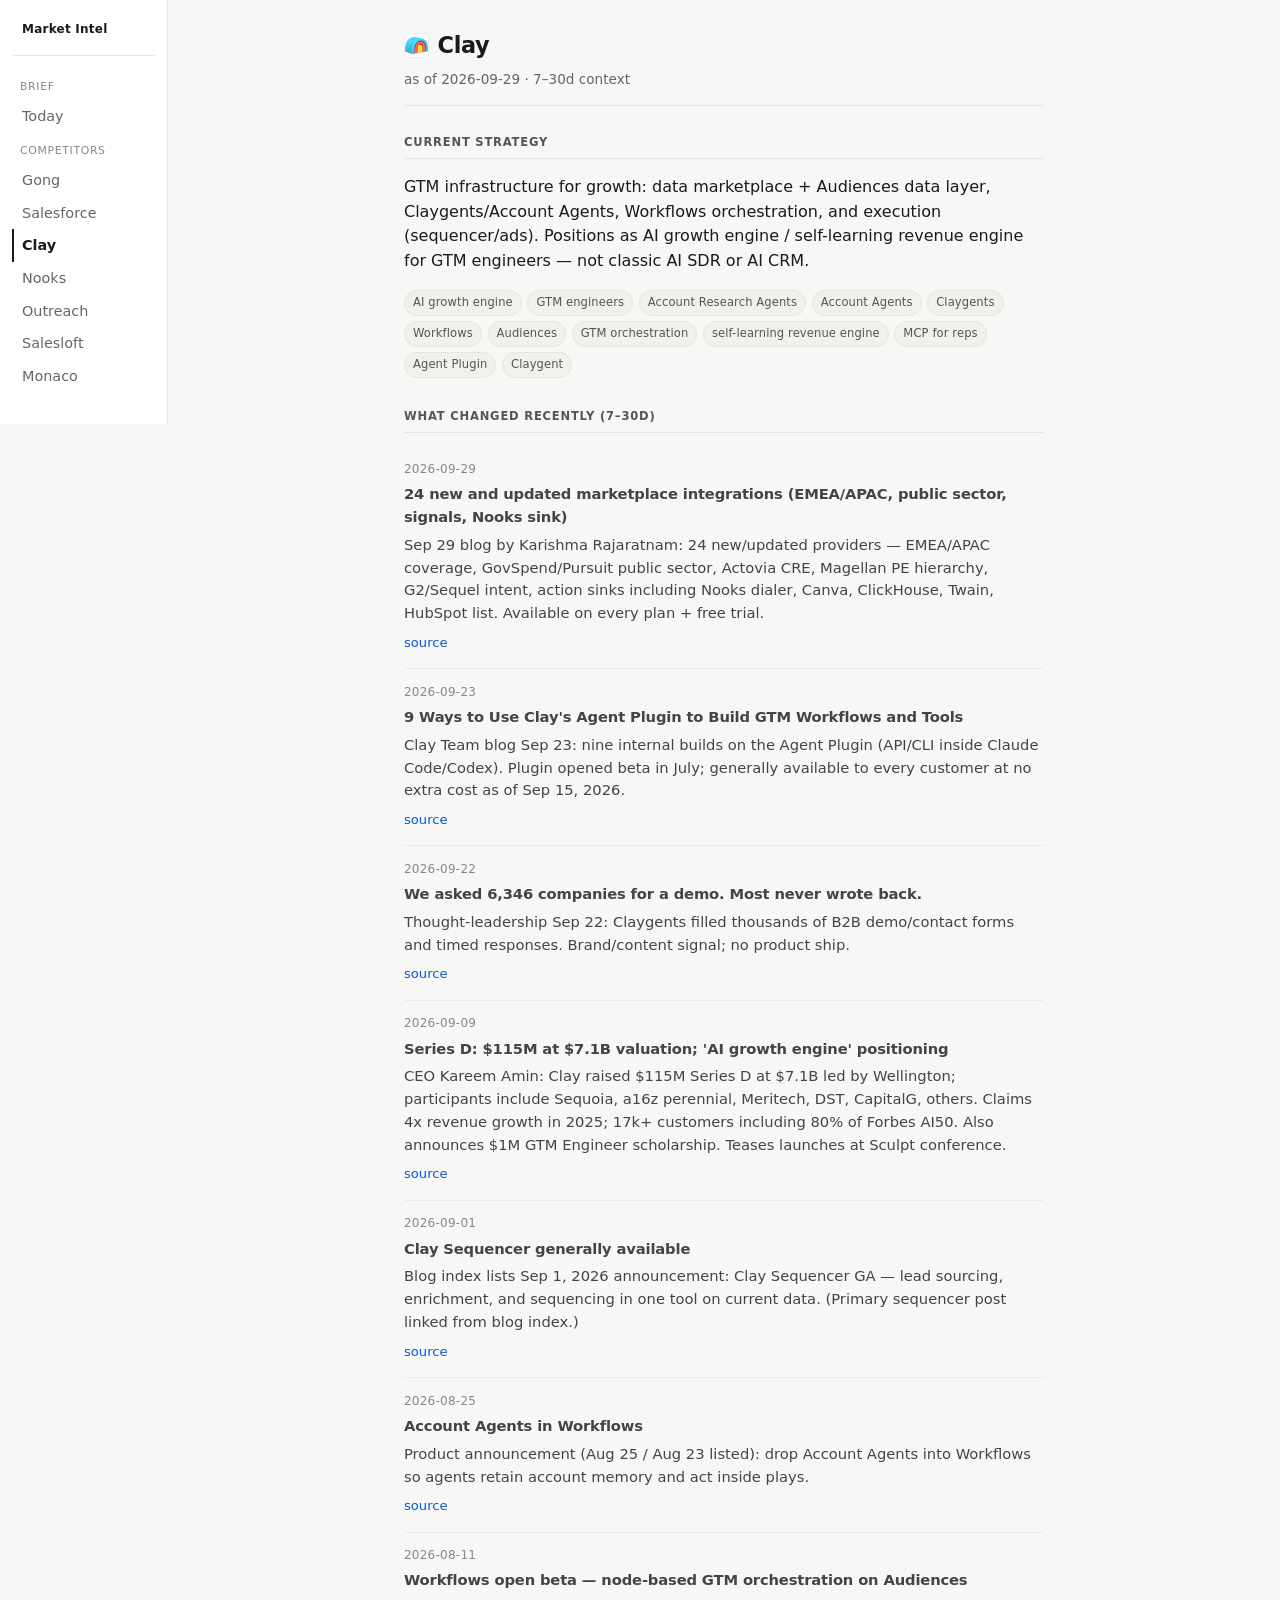
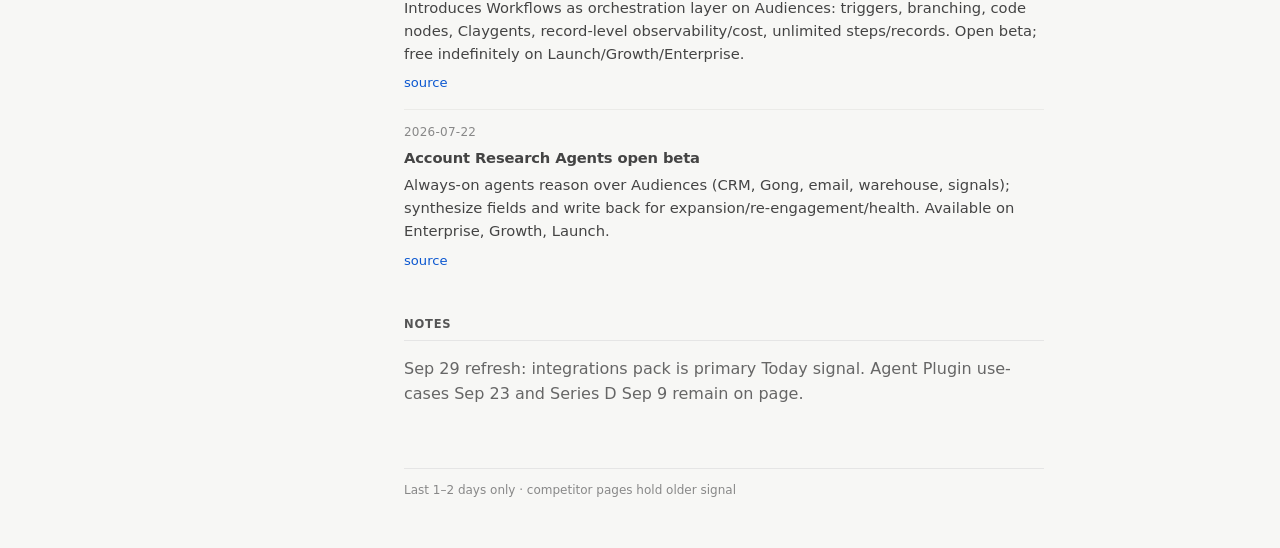
==== competitors/clay.html @ 6f92f4b2 "Deploy Market Intel static dashboard for GitHub Pages. Add the daily competitive brief at the reposi" ====
<!DOCTYPE html>
<html lang="en">
<head>
  <meta charset="utf-8" />
  <meta name="viewport" content="width=device-width, initial-scale=1" />
  <title>Clay — Market Intel</title>
  <link rel="stylesheet" href="../styles.css?v=20260929b" />
</head>
<body>
  <div class="layout">
    <nav>
      <a class="product" href="../index.html">Market Intel</a>
      <div class="section-label">Brief</div>
      <a href="../index.html">Today</a>
      <div class="section-label">Competitors</div>
      <a href="gong.html">Gong</a>
      <a href="salesforce.html">Salesforce</a>
      <a href="clay.html" class="active">Clay</a>
      <a href="nooks.html">Nooks</a>
      <a href="outreach.html">Outreach</a>
      <a href="salesloft.html">Salesloft</a>
      <a href="monaco.html">Monaco</a>
    </nav>

    <div class="main">
      <header class="page-header">
        <h1><img class="company-logo" src="../assets/logos/clay.png" alt="" width="24" height="24" />Clay</h1>
        <p class="meta">as of 2026-09-29 · 7–30d context</p>
      </header>

      <div class="content">
        <section>
          <h2>Current Strategy</h2>
          <p>GTM infrastructure for growth: data marketplace + Audiences data layer, Claygents/Account Agents, Workflows orchestration, and execution (sequencer/ads). Positions as AI growth engine / self-learning revenue engine for GTM engineers — not classic AI SDR or AI CRM.</p>
          <ul class="strategy-chips"><li>AI growth engine</li><li>GTM engineers</li><li>Account Research Agents</li><li>Account Agents</li><li>Claygents</li><li>Workflows</li><li>Audiences</li><li>GTM orchestration</li><li>self-learning revenue engine</li><li>MCP for reps</li><li>Agent Plugin</li><li>Claygent</li></ul>
        </section>

        <section>
          <h2>What changed recently (7–30d)</h2>
          <div class="feed-item">
            <div class="feed-date">2026-09-29</div>
            <p class="feed-title">24 new and updated marketplace integrations (EMEA/APAC, public sector, signals, Nooks sink)</p>
            <p>Sep 29 blog by Karishma Rajaratnam: 24 new/updated providers — EMEA/APAC coverage, GovSpend/Pursuit public sector, Actovia CRE, Magellan PE hierarchy, G2/Sequel intent, action sinks including Nooks dialer, Canva, ClickHouse, Twain, HubSpot list. Available on every plan + free trial.</p>
            <a class="cite" href="https://www.clay.com/blog/clay-integrations-september-2026" target="_blank" rel="noopener">source</a>
          </div>
          <div class="feed-item">
            <div class="feed-date">2026-09-23</div>
            <p class="feed-title">9 Ways to Use Clay's Agent Plugin to Build GTM Workflows and Tools</p>
            <p>Clay Team blog Sep 23: nine internal builds on the Agent Plugin (API/CLI inside Claude Code/Codex). Plugin opened beta in July; generally available to every customer at no extra cost as of Sep 15, 2026.</p>
            <a class="cite" href="https://www.clay.com/blog/clay-agent-plugin-use-cases" target="_blank" rel="noopener">source</a>
          </div>
          <div class="feed-item">
            <div class="feed-date">2026-09-22</div>
            <p class="feed-title">We asked 6,346 companies for a demo. Most never wrote back.</p>
            <p>Thought-leadership Sep 22: Claygents filled thousands of B2B demo/contact forms and timed responses. Brand/content signal; no product ship.</p>
            <a class="cite" href="https://www.clay.com/blog/claygent-experiment-speed-to-lead" target="_blank" rel="noopener">source</a>
          </div>
          <div class="feed-item">
            <div class="feed-date">2026-09-09</div>
            <p class="feed-title">Series D: $115M at $7.1B valuation; 'AI growth engine' positioning</p>
            <p>CEO Kareem Amin: Clay raised $115M Series D at $7.1B led by Wellington; participants include Sequoia, a16z perennial, Meritech, DST, CapitalG, others. Claims 4x revenue growth in 2025; 17k+ customers including 80% of Forbes AI50. Also announces $1M GTM Engineer scholarship. Teases launches at Sculpt conference.</p>
            <a class="cite" href="https://www.clay.com/blog/series-d" target="_blank" rel="noopener">source</a>
          </div>
          <div class="feed-item">
            <div class="feed-date">2026-09-01</div>
            <p class="feed-title">Clay Sequencer generally available</p>
            <p>Blog index lists Sep 1, 2026 announcement: Clay Sequencer GA — lead sourcing, enrichment, and sequencing in one tool on current data. (Primary sequencer post linked from blog index.)</p>
            <a class="cite" href="https://www.clay.com/blog/series-d" target="_blank" rel="noopener">source</a>
          </div>
          <div class="feed-item">
            <div class="feed-date">2026-08-25</div>
            <p class="feed-title">Account Agents in Workflows</p>
            <p>Product announcement (Aug 25 / Aug 23 listed): drop Account Agents into Workflows so agents retain account memory and act inside plays.</p>
            <a class="cite" href="https://www.clay.com/blog/account-agents-workflows" target="_blank" rel="noopener">source</a>
          </div>
          <div class="feed-item">
            <div class="feed-date">2026-08-11</div>
            <p class="feed-title">Workflows open beta — node-based GTM orchestration on Audiences</p>
            <p>Introduces Workflows as orchestration layer on Audiences: triggers, branching, code nodes, Claygents, record-level observability/cost, unlimited steps/records. Open beta; free indefinitely on Launch/Growth/Enterprise.</p>
            <a class="cite" href="https://www.clay.com/blog/introducing-workflows" target="_blank" rel="noopener">source</a>
          </div>
          <div class="feed-item">
            <div class="feed-date">2026-07-22</div>
            <p class="feed-title">Account Research Agents open beta</p>
            <p>Always-on agents reason over Audiences (CRM, Gong, email, warehouse, signals); synthesize fields and write back for expansion/re-engagement/health. Available on Enterprise, Growth, Launch.</p>
            <a class="cite" href="https://www.clay.com/blog/account-research-agents" target="_blank" rel="noopener">source</a>
          </div>
        </section>

        <section>
          <h2>Notes</h2>
          <p class="muted">Sep 29 refresh: integrations pack is primary Today signal. Agent Plugin use-cases Sep 23 and Series D Sep 9 remain on page.</p>
        </section>
      </div>

      <footer class="page-footer">Last 1–2 days only · competitor pages hold older signal</footer>
    </div>
  </div>
</body>
</html>
---- styles.css ----
/* Market Intel dashboard — UI v2
   Light paper aesthetic, editorial, concise. Shared by Today + competitors. */

*,
*::before,
*::after {
  box-sizing: border-box;
}

html {
  font-size: 16px;
}

body {
  margin: 0;
  font-family: system-ui, -apple-system, "Segoe UI", Roboto, Helvetica, Arial, sans-serif;
  background: #f7f7f5;
  color: #1a1a1a;
  line-height: 1.55;
  -webkit-font-smoothing: antialiased;
}

/* Links: cool offset underline on hover */
a {
  color: #0b57d0;
  text-decoration: none;
  background-image: linear-gradient(currentColor, currentColor);
  background-position: 0 100%;
  background-repeat: no-repeat;
  background-size: 0 1px;
  transition: background-size 0.22s ease, color 0.15s ease;
}

a:hover {
  background-size: 100% 1px;
}

a:focus-visible {
  outline: 2px solid #0b57d0;
  outline-offset: 2px;
}

.layout {
  display: grid;
  grid-template-columns: 168px 1fr;
  min-height: 100vh;
}

/* —— Nav —— */
nav {
  border-right: 1px solid #e5e5e5;
  background: #fff;
  padding: 1.25rem 0.75rem 2rem;
  position: sticky;
  top: 0;
  align-self: start;
  max-height: 100vh;
  overflow-y: auto;
}

nav .product {
  display: block;
  font-size: 0.75rem;
  font-weight: 600;
  color: #1a1a1a;
  letter-spacing: 0.02em;
  padding: 0 0.5rem 1rem;
  border-bottom: 1px solid #e5e5e5;
  margin-bottom: 0.75rem;
  text-decoration: none;
  background-image: none;
}

nav .product:hover {
  background-size: 0;
  color: #1a1a1a;
}

nav .section-label {
  font-size: 0.68rem;
  color: #888;
  text-transform: uppercase;
  letter-spacing: 0.06em;
  padding: 0.7rem 0.5rem 0.25rem;
}

nav a {
  display: block;
  color: #666;
  padding: 0.32rem 0.5rem;
  font-size: 0.9rem;
  border-left: 2px solid transparent;
  background-image: none;
}

nav a:hover {
  color: #1a1a1a;
  background-size: 0;
}

nav a.active {
  color: #1a1a1a;
  font-weight: 600;
  border-left-color: #1a1a1a;
}

/* —— Main column (centered text) —— */
.main {
  padding: 1.75rem 1.5rem 3rem;
  display: flex;
  flex-direction: column;
  align-items: center;
  min-width: 0;
}

.page-header,
.content,
.page-footer {
  width: 100%;
  max-width: 40rem;
}

.page-header {
  margin-bottom: 1.75rem;
  padding-bottom: 0.9rem;
  border-bottom: 1px solid #e5e5e5;
}

.page-header h1 {
  margin: 0;
  font-size: 1.4rem;
  font-weight: 600;
  letter-spacing: -0.015em;
  display: flex;
  align-items: center;
  gap: 0.55rem;
}

.page-header .meta {
  margin: 0.4rem 0 0;
  font-size: 0.85rem;
  color: #666;
}

.company-logo {
  width: 1.55rem;
  height: 1.55rem;
  object-fit: contain;
  border-radius: 4px;
  flex-shrink: 0;
  background: #fff;
  border: 1px solid #ececec;
}

.company-logo.sm {
  width: 1.25rem;
  height: 1.25rem;
  border-radius: 3px;
}

section {
  margin-bottom: 1.85rem;
}

section h2 {
  margin: 0 0 0.85rem;
  padding-bottom: 0.4rem;
  font-size: 0.72rem;
  font-weight: 600;
  text-transform: uppercase;
  letter-spacing: 0.07em;
  color: #555;
  border-bottom: 1px solid #e5e5e5;
}

.muted,
.empty {
  color: #666;
}

.empty {
  font-style: italic;
  font-size: 0.9rem;
}

.cite {
  font-size: 0.82rem;
}

.error-banner {
  padding: 0.85rem 1rem;
  border: 1px solid #e5c5c5;
  background: #fff8f8;
  border-radius: 6px;
  color: #7a2020;
  font-size: 0.92rem;
}

/* —— What changed cards —— */
.change-list {
  display: flex;
  flex-direction: column;
  gap: 0.65rem;
}

.change-card {
  display: grid;
  grid-template-columns: auto 1fr;
  gap: 0.7rem 0.85rem;
  padding: 0.85rem 0.95rem;
  background: #fff;
  border: 1px solid #e8e8e6;
  border-radius: 8px;
  animation: fadeUp 0.45s ease both;
}

.change-card .thumb {
  width: 2rem;
  height: 2rem;
  object-fit: contain;
  border-radius: 5px;
  border: 1px solid #ececec;
  background: #fafafa;
  align-self: start;
  margin-top: 0.1rem;
}

.change-card .body {
  min-width: 0;
}

.change-card .title {
  margin: 0 0 0.3rem;
  font-size: 0.98rem;
  font-weight: 600;
  letter-spacing: -0.01em;
  line-height: 1.35;
}

.change-card .title .badge-new {
  display: inline-block;
  font-size: 0.65rem;
  font-weight: 650;
  letter-spacing: 0.04em;
  text-transform: uppercase;
  color: #5b3fa0;
  background: #f3eefc;
  border: 1px solid #e4dcf5;
  padding: 0.08rem 0.4rem;
  border-radius: 999px;
  margin-right: 0.35rem;
  vertical-align: 0.1em;
}

.change-card .text {
  margin: 0;
  font-size: 0.92rem;
  color: #333;
}

.change-card .cites {
  margin-top: 0.4rem;
  font-size: 0.82rem;
}

.change-card .cites a + a::before {
  content: " · ";
  color: #aaa;
  background-image: none;
}

/* —— Market direction —— */
.direction-list {
  display: flex;
  flex-direction: column;
  gap: 0.5rem;
}

.direction-row {
  display: grid;
  grid-template-columns: 1.6rem 1fr;
  gap: 0.55rem;
  align-items: start;
  padding: 0.55rem 0.65rem;
  background: #fff;
  border: 1px solid #e8e8e6;
  border-radius: 7px;
  animation: fadeUp 0.5s ease both;
}

.direction-row .marker {
  font-size: 0.95rem;
  font-weight: 600;
  line-height: 1.4;
  text-align: center;
  animation: softPulse 2.8s ease-in-out infinite;
}

.direction-row.up .marker { color: #1a7f3c; }
.direction-row.flat .marker { color: #a07a1a; }
.direction-row.down .marker { color: #b83333; }
.direction-row.emerging .marker { color: #6b3fc0; }

.direction-row .label {
  font-size: 0.78rem;
  font-weight: 600;
  color: #555;
  margin: 0 0 0.15rem;
}

.direction-row.up .label { color: #1a7f3c; }
.direction-row.flat .label { color: #8a6a14; }
.direction-row.down .label { color: #b83333; }
.direction-row.emerging .label { color: #6b3fc0; }

.direction-row .text {
  margin: 0;
  font-size: 0.92rem;
}

/* —— Language pulse: glossary rows —— */
.glossary {
  display: flex;
  flex-direction: column;
  border: 1px solid #e8e8e6;
  border-radius: 8px;
  overflow: hidden;
  background: #fff;
}

.glossary-row {
  display: grid;
  grid-template-columns: minmax(9rem, 38%) 1fr;
  gap: 0.75rem;
  padding: 0.7rem 0.9rem;
  border-bottom: 1px solid #eee;
  animation: fadeUp 0.45s ease both;
}

.glossary-row:last-child {
  border-bottom: none;
}

.glossary-row .term {
  font-size: 0.88rem;
  font-weight: 600;
  letter-spacing: -0.01em;
  color: #1a1a1a;
}

.glossary-row .gloss {
  font-size: 0.88rem;
  color: #555;
  margin: 0;
}

/* —— Competitive moves: company rows —— */
.moves-list {
  display: flex;
  flex-direction: column;
  gap: 0.45rem;
}

.move-row {
  display: grid;
  grid-template-columns: 1.4rem 1fr;
  gap: 0.7rem;
  align-items: start;
  padding: 0.7rem 0.85rem;
  background: #fff;
  border: 1px solid #e8e8e6;
  border-radius: 7px;
  animation: fadeUp 0.45s ease both;
}

.move-row .logo {
  width: 1.35rem;
  height: 1.35rem;
  object-fit: contain;
  border-radius: 3px;
  border: 1px solid #ececec;
  background: #fafafa;
  margin-top: 0.15rem;
}

.move-row .company {
  font-size: 0.82rem;
  font-weight: 600;
  margin: 0 0 0.15rem;
}

.move-row .company a {
  color: #1a1a1a;
  background-image: linear-gradient(#1a1a1a, #1a1a1a);
}

.move-row .text {
  margin: 0;
  font-size: 0.92rem;
  color: #333;
}

.move-row .cites {
  margin-top: 0.3rem;
  font-size: 0.82rem;
}

.move-row .cites a + a::before {
  content: " · ";
  color: #aaa;
}

/* —— Watch —— */
.watch-card {
  display: grid;
  grid-template-columns: 1fr;
  gap: 0.85rem;
  padding: 0.95rem;
  background: #fff;
  border: 1px solid #e8e8e6;
  border-radius: 8px;
  animation: fadeUp 0.5s ease both;
}

.watch-card.has-media {
  grid-template-columns: minmax(0, 1fr) minmax(8rem, 11rem);
  align-items: start;
}

.watch-card .title {
  margin: 0 0 0.35rem;
  font-size: 1rem;
  font-weight: 600;
  letter-spacing: -0.01em;
  display: flex;
  align-items: center;
  gap: 0.45rem;
}

.watch-card .text {
  margin: 0;
  font-size: 0.92rem;
  color: #333;
}

.watch-card .media {
  width: 100%;
  border-radius: 6px;
  border: 1px solid #ececec;
  object-fit: cover;
  aspect-ratio: 1200 / 628;
  background: #f0f0ee;
}

.watch-card .cites {
  margin-top: 0.45rem;
  font-size: 0.82rem;
}

.watch-card .cites a + a::before {
  content: " · ";
  color: #aaa;
}

/* —— Interpretation —— */
.interp-block p {
  margin: 0.4rem 0;
  font-size: 0.92rem;
}

/* —— Competitor: strategy chips —— */
.strategy-chips {
  display: flex;
  flex-wrap: wrap;
  gap: 0.35rem;
  margin: 0.65rem 0 0;
  padding: 0;
  list-style: none;
}

.strategy-chips li {
  font-size: 0.72rem;
  color: #555;
  background: #f0f0ec;
  border: 1px solid #e4e4e0;
  padding: 0.18rem 0.5rem;
  border-radius: 999px;
  letter-spacing: 0.01em;
}

/* —— Competitor feed —— */
.feed-item {
  padding: 0.85rem 0;
  border-bottom: 1px solid #ebebe8;
}

.feed-item:last-child {
  border-bottom: none;
}

.feed-date {
  font-size: 0.75rem;
  color: #888;
  font-variant-numeric: tabular-nums;
  letter-spacing: 0.02em;
}

.feed-item h3,
.feed-title {
  margin: 0.2rem 0;
  font-size: 1rem;
  font-weight: 600;
  letter-spacing: -0.01em;
}

.feed-item p {
  margin: 0.3rem 0;
  color: #444;
  font-size: 0.92rem;
}

.page-footer {
  margin-top: 2rem;
  padding-top: 0.75rem;
  border-top: 1px solid #e5e5e5;
  font-size: 0.75rem;
  color: #888;
}

@keyframes fadeUp {
  from {
    opacity: 0;
    transform: translateY(4px);
  }
  to {
    opacity: 1;
    transform: translateY(0);
  }
}

@keyframes softPulse {
  0%, 100% { opacity: 1; }
  50% { opacity: 0.55; }
}

.direction-row:nth-child(1),
.change-card:nth-child(1),
.move-row:nth-child(1),
.glossary-row:nth-child(1) { animation-delay: 0.02s; }
.direction-row:nth-child(2),
.change-card:nth-child(2),
.move-row:nth-child(2),
.glossary-row:nth-child(2) { animation-delay: 0.06s; }
.direction-row:nth-child(3),
.change-card:nth-child(3),
.move-row:nth-child(3),
.glossary-row:nth-child(3) { animation-delay: 0.1s; }
.direction-row:nth-child(4),
.change-card:nth-child(4),
.move-row:nth-child(4),
.glossary-row:nth-child(4) { animation-delay: 0.14s; }

@media (max-width: 720px) {
  .watch-card.has-media {
    grid-template-columns: 1fr;
  }
  .watch-card .media {
    max-width: 16rem;
  }
  .glossary-row {
    grid-template-columns: 1fr;
    gap: 0.25rem;
  }
}

@media (max-width: 640px) {
  .layout {
    grid-template-columns: 1fr;
  }

  nav {
    border-right: none;
    border-bottom: 1px solid #e5e5e5;
    padding: 0.85rem 1rem 1rem;
    position: static;
    max-height: none;
  }

  nav .product {
    border-bottom: none;
    margin-bottom: 0.35rem;
    padding-bottom: 0.35rem;
  }

  nav a {
    display: inline-block;
    border-left: none;
    border-bottom: 2px solid transparent;
    padding: 0.25rem 0.45rem;
    margin: 0.1rem 0.15rem 0.1rem 0;
  }

  nav a.active {
    border-left: none;
    border-bottom-color: #1a1a1a;
  }

  nav .section-label {
    display: inline;
    padding: 0 0.35rem 0 0;
  }

  .main {
    padding: 1.15rem 1rem 2.5rem;
    align-items: stretch;
  }
}
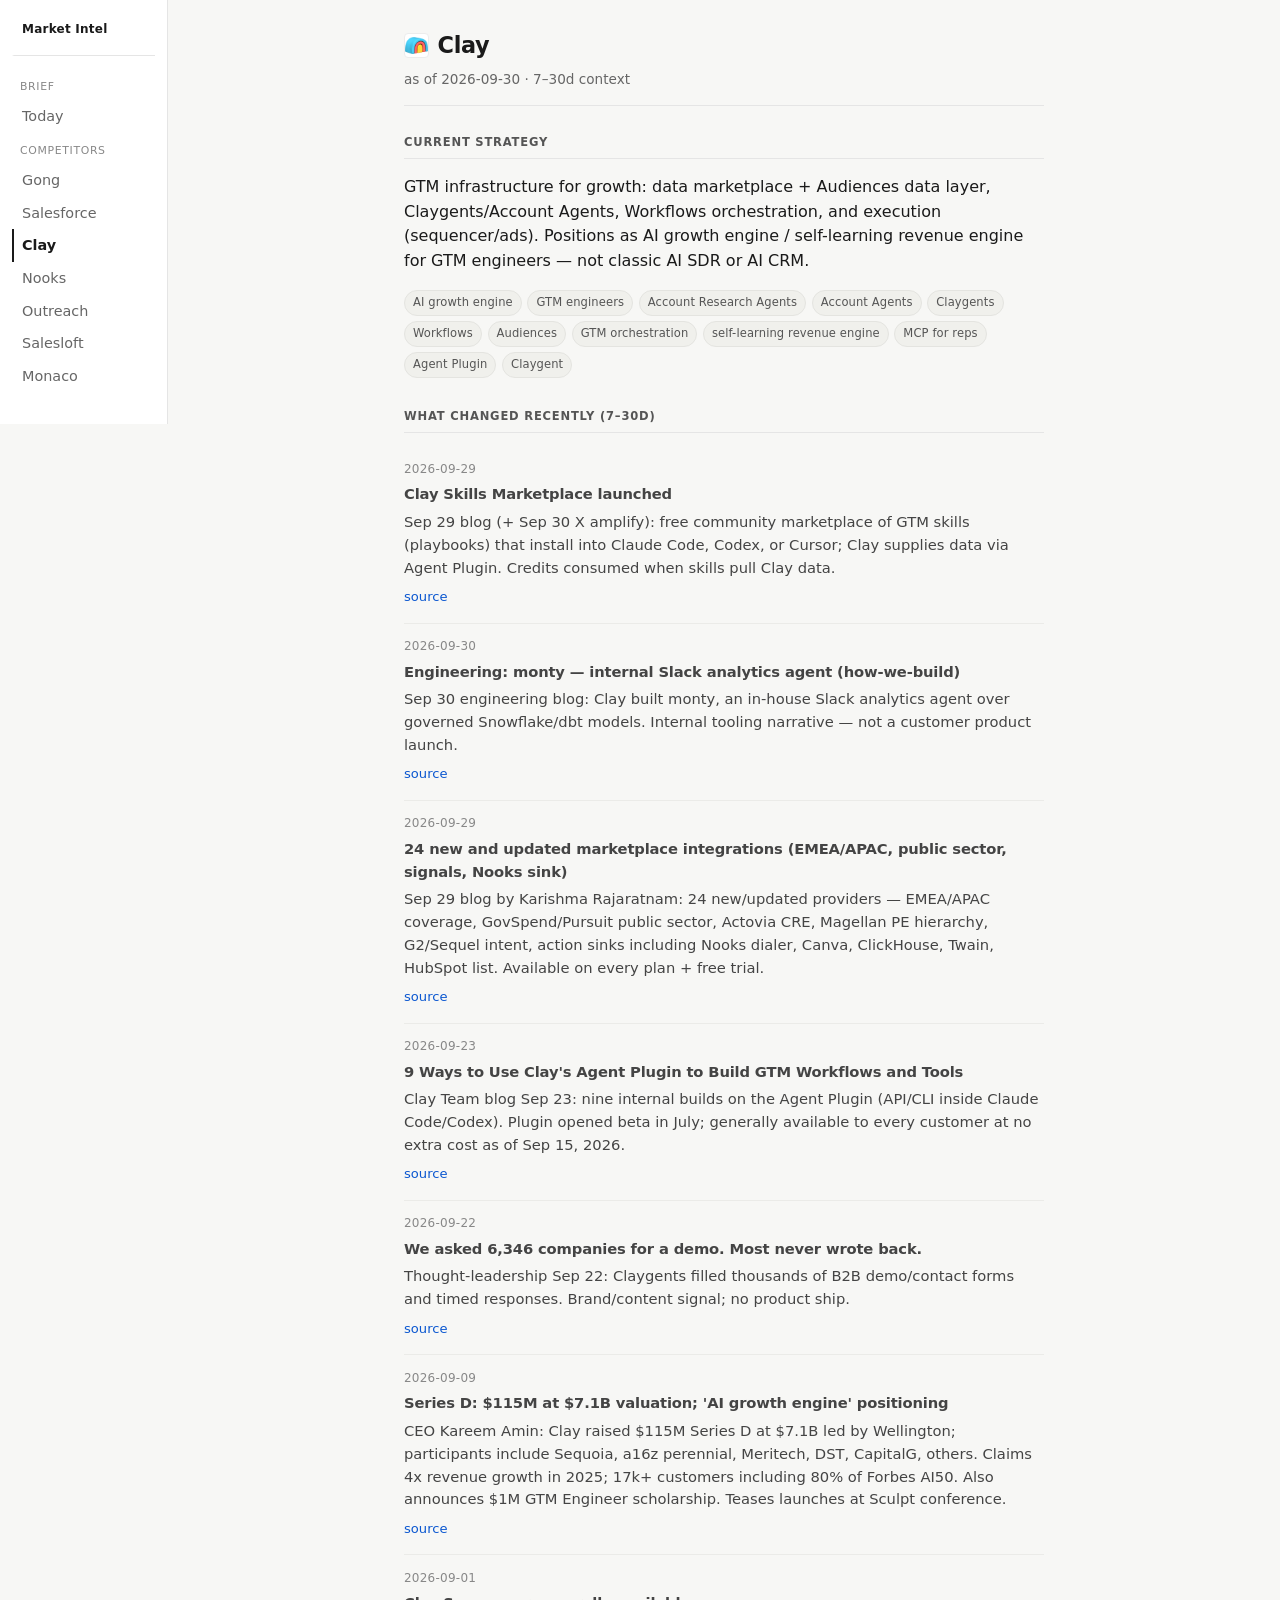
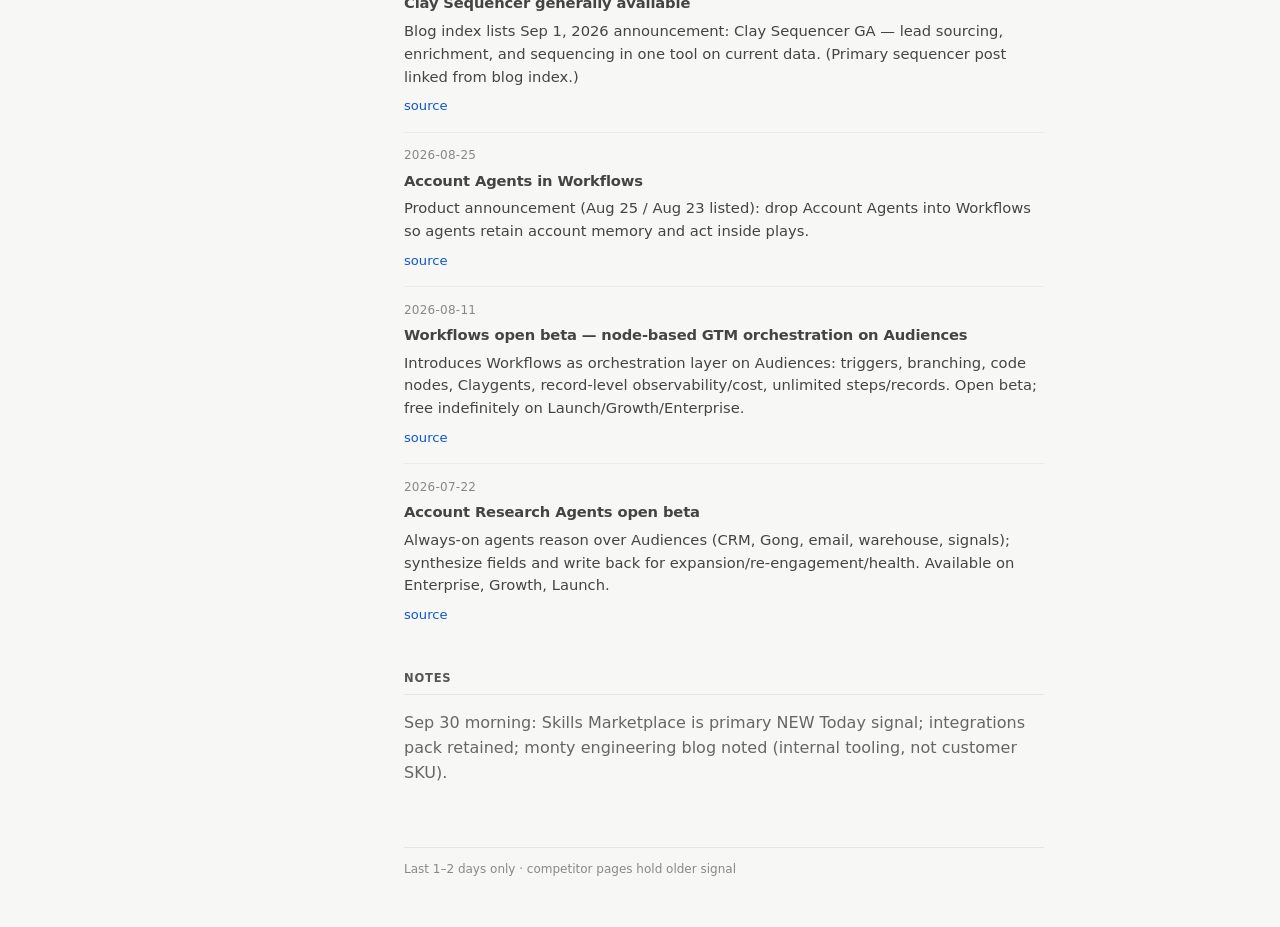
==== commit 74b3d7ce: "Market Intel Today 2026-09-30 morning Co-authored-by: vivekyarla <vivekyarla@users.noreply.github.co" ====
--- a/competitors/clay.html
+++ b/competitors/clay.html
@@ -25,7 +25,7 @@
     <div class="main">
       <header class="page-header">
         <h1><img class="company-logo" src="../assets/logos/clay.png" alt="" width="24" height="24" />Clay</h1>
-        <p class="meta">as of 2026-09-29 · 7–30d context</p>
+        <p class="meta">as of 2026-09-30 · 7–30d context</p>
       </header>
 
       <div class="content">
@@ -37,6 +37,18 @@
 
         <section>
           <h2>What changed recently (7–30d)</h2>
+          <div class="feed-item">
+            <div class="feed-date">2026-09-29</div>
+            <p class="feed-title">Clay Skills Marketplace launched</p>
+            <p>Sep 29 blog (+ Sep 30 X amplify): free community marketplace of GTM skills (playbooks) that install into Claude Code, Codex, or Cursor; Clay supplies data via Agent Plugin. Credits consumed when skills pull Clay data.</p>
+            <a class="cite" href="https://www.clay.com/blog/introducing-clay-skills-marketplace" target="_blank" rel="noopener">source</a>
+          </div>
+          <div class="feed-item">
+            <div class="feed-date">2026-09-30</div>
+            <p class="feed-title">Engineering: monty — internal Slack analytics agent (how-we-build)</p>
+            <p>Sep 30 engineering blog: Clay built monty, an in-house Slack analytics agent over governed Snowflake/dbt models. Internal tooling narrative — not a customer product launch.</p>
+            <a class="cite" href="https://www.clay.com/blog/building-everyones-personal-data-scientist" target="_blank" rel="noopener">source</a>
+          </div>
           <div class="feed-item">
             <div class="feed-date">2026-09-29</div>
             <p class="feed-title">24 new and updated marketplace integrations (EMEA/APAC, public sector, signals, Nooks sink)</p>
@@ -89,7 +101,7 @@
 
         <section>
           <h2>Notes</h2>
-          <p class="muted">Sep 29 refresh: integrations pack is primary Today signal. Agent Plugin use-cases Sep 23 and Series D Sep 9 remain on page.</p>
+          <p class="muted">Sep 30 morning: Skills Marketplace is primary NEW Today signal; integrations pack retained; monty engineering blog noted (internal tooling, not customer SKU).</p>
         </section>
       </div>
 
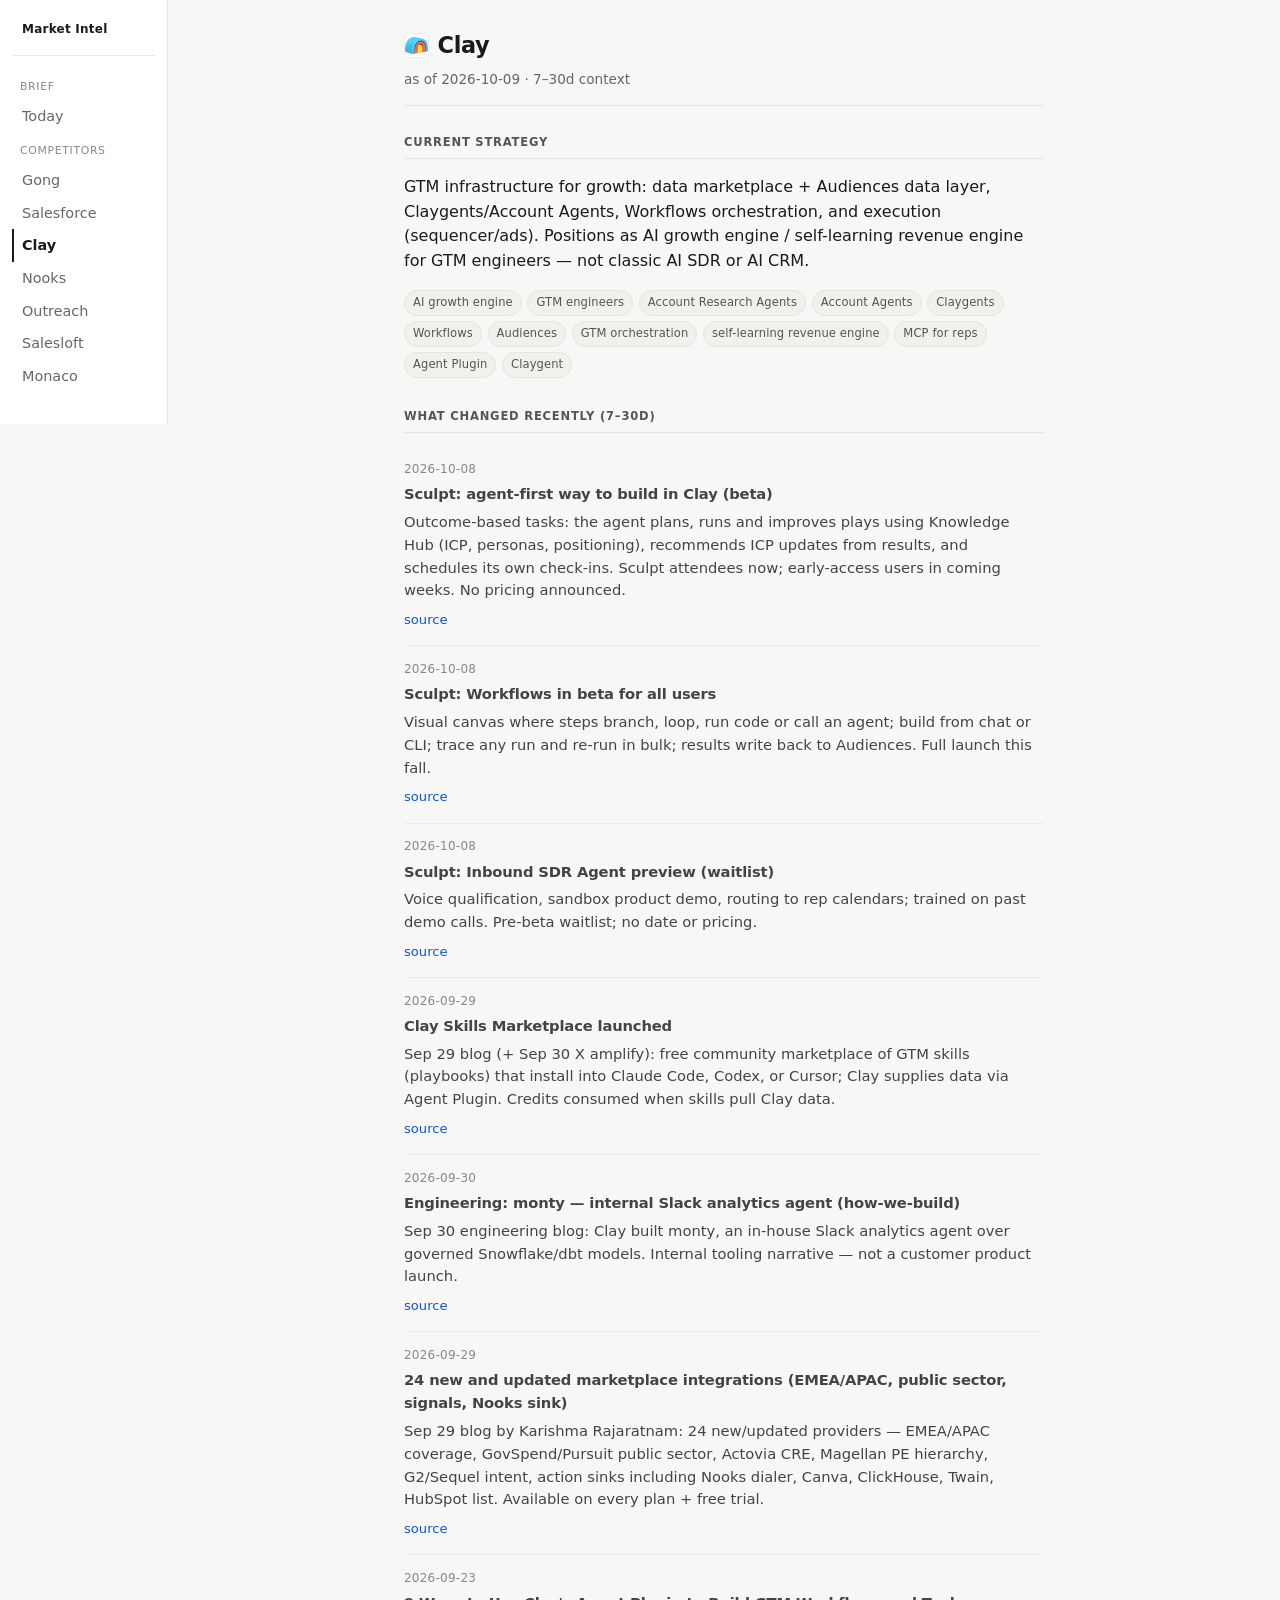
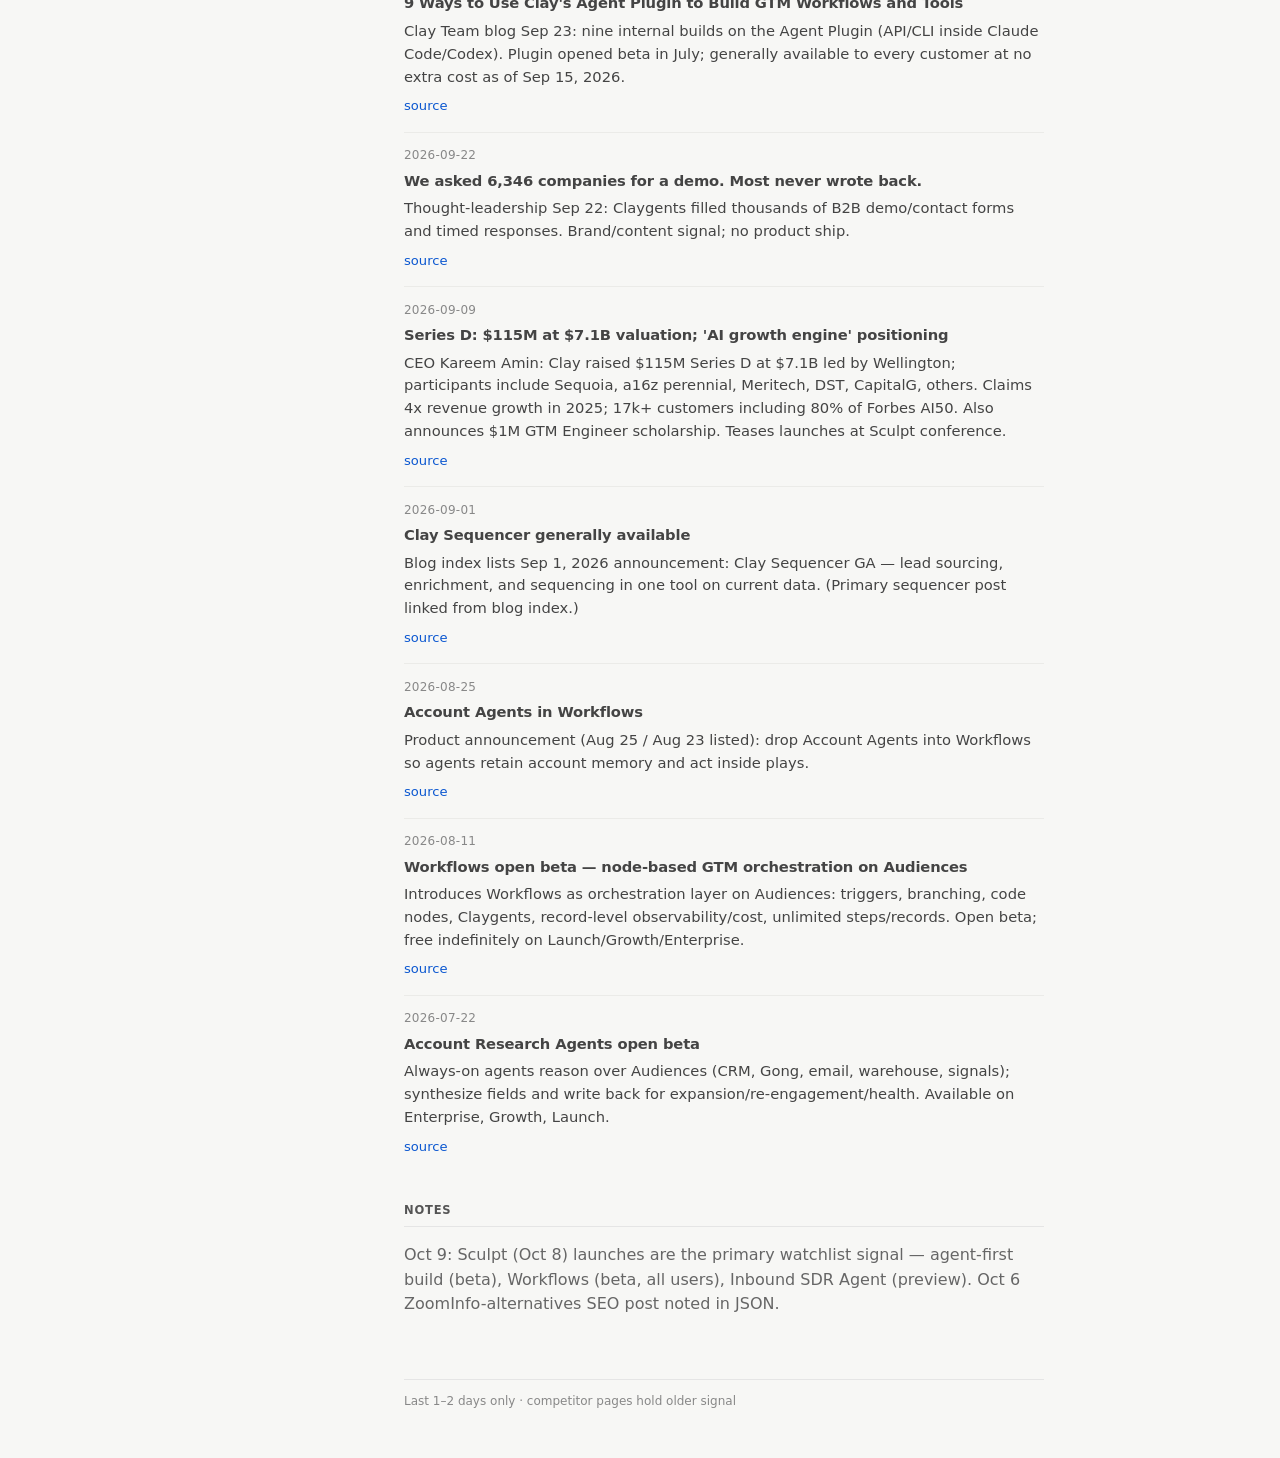
==== commit a0843560: "Daily brief 2026-10-09: Clay Sculpt launches, Gemini agent, Dynamics 365 CRM skills Co-authored-by: " ====
--- a/competitors/clay.html
+++ b/competitors/clay.html
@@ -25,7 +25,7 @@
     <div class="main">
       <header class="page-header">
         <h1><img class="company-logo" src="../assets/logos/clay.png" alt="" width="24" height="24" />Clay</h1>
-        <p class="meta">as of 2026-09-30 · 7–30d context</p>
+        <p class="meta">as of 2026-10-09 · 7–30d context</p>
       </header>
 
       <div class="content">
@@ -37,6 +37,24 @@
 
         <section>
           <h2>What changed recently (7–30d)</h2>
+          <div class="feed-item">
+            <div class="feed-date">2026-10-08</div>
+            <p class="feed-title">Sculpt: agent-first way to build in Clay (beta)</p>
+            <p>Outcome-based tasks: the agent plans, runs and improves plays using Knowledge Hub (ICP, personas, positioning), recommends ICP updates from results, and schedules its own check-ins. Sculpt attendees now; early-access users in coming weeks. No pricing announced.</p>
+            <a class="cite" href="https://www.clay.com/blog/sculpt-2026-recap" target="_blank" rel="noopener">source</a>
+          </div>
+          <div class="feed-item">
+            <div class="feed-date">2026-10-08</div>
+            <p class="feed-title">Sculpt: Workflows in beta for all users</p>
+            <p>Visual canvas where steps branch, loop, run code or call an agent; build from chat or CLI; trace any run and re-run in bulk; results write back to Audiences. Full launch this fall.</p>
+            <a class="cite" href="https://www.clay.com/blog/sculpt-2026-recap" target="_blank" rel="noopener">source</a>
+          </div>
+          <div class="feed-item">
+            <div class="feed-date">2026-10-08</div>
+            <p class="feed-title">Sculpt: Inbound SDR Agent preview (waitlist)</p>
+            <p>Voice qualification, sandbox product demo, routing to rep calendars; trained on past demo calls. Pre-beta waitlist; no date or pricing.</p>
+            <a class="cite" href="https://sculpt.clay.com/showcase" target="_blank" rel="noopener">source</a>
+          </div>
           <div class="feed-item">
             <div class="feed-date">2026-09-29</div>
             <p class="feed-title">Clay Skills Marketplace launched</p>
@@ -101,7 +119,7 @@
 
         <section>
           <h2>Notes</h2>
-          <p class="muted">Sep 30 morning: Skills Marketplace is primary NEW Today signal; integrations pack retained; monty engineering blog noted (internal tooling, not customer SKU).</p>
+          <p class="muted">Oct 9: Sculpt (Oct 8) launches are the primary watchlist signal — agent-first build (beta), Workflows (beta, all users), Inbound SDR Agent (preview). Oct 6 ZoomInfo-alternatives SEO post noted in JSON.</p>
         </section>
       </div>
 
--- a/styles.css
+++ b/styles.css
@@ -615,3 +615,51 @@
     align-items: stretch;
   }
 }
+
+
+/* —— Market briefing —— */
+.briefing {
+  padding: 0.95rem 1rem;
+  background: #fff;
+  border: 1px solid #e8e8e6;
+  border-radius: 8px;
+  animation: fadeUp 0.45s ease both;
+}
+
+.briefing .lede {
+  margin: 0 0 0.75rem;
+  font-size: 0.98rem;
+  color: #222;
+  line-height: 1.5;
+}
+
+.briefing-bullets {
+  margin: 0;
+  padding: 0 0 0 1.1rem;
+  display: flex;
+  flex-direction: column;
+  gap: 0.55rem;
+}
+
+.briefing-bullets li {
+  font-size: 0.92rem;
+  color: #333;
+}
+
+.briefing-bullets .btxt {
+  display: block;
+}
+
+.briefing-bullets .cites {
+  margin-top: 0.25rem;
+  font-size: 0.82rem;
+}
+
+.briefing-bullets .cites a + a::before {
+  content: " · ";
+  color: #aaa;
+}
+
+.ai-news .change-card {
+  grid-template-columns: 1fr;
+}
